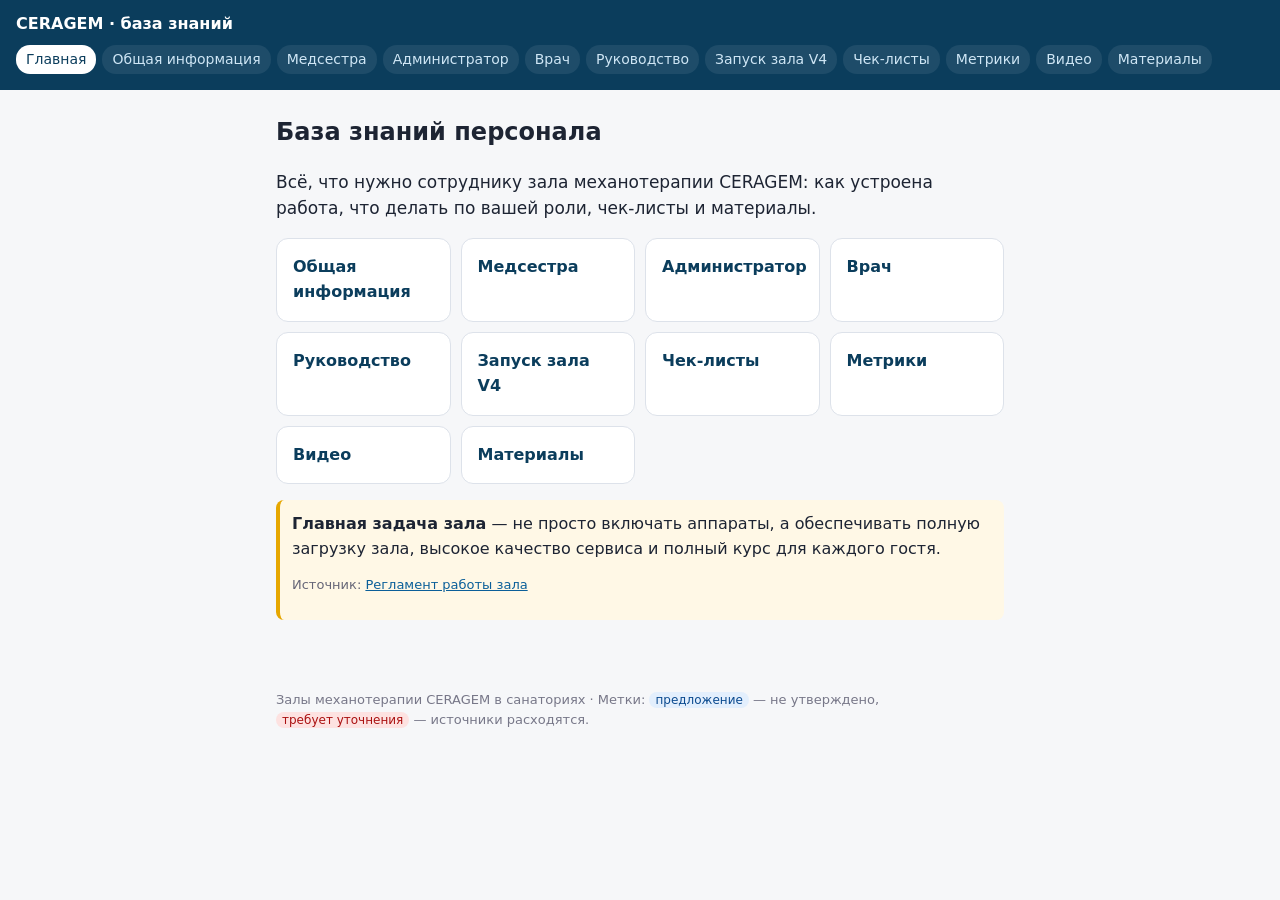
==== index.html @ af56456b "Сайт обучения" ====
<!doctype html><html lang="ru"><head><meta charset="utf-8"><meta name="viewport" content="width=device-width,initial-scale=1"><title>База знаний персонала — База знаний CERAGEM</title><link rel="stylesheet" href="style.css"></head><body><header><a class="logo" href="index.html">CERAGEM · база знаний</a><nav><a href="index.html" class=on>Главная</a><a href="general.html">Общая информация</a><a href="nurse.html">Медсестра</a><a href="admin.html">Администратор</a><a href="doctor.html">Врач</a><a href="mgmt.html">Руководство</a><a href="v4.html">Запуск зала V4</a><a href="checklists.html">Чек-листы</a><a href="metrics.html">Метрики</a><a href="video.html">Видео</a><a href="materials.html">Материалы</a></nav></header><main><h1>База знаний персонала</h1><p class="lead">Всё, что нужно сотруднику зала механотерапии CERAGEM: как устроена работа, что делать по вашей роли, чек-листы и материалы.</p>
<div class="cards"><a class="card" href="general.html">Общая информация</a><a class="card" href="nurse.html">Медсестра</a><a class="card" href="admin.html">Администратор</a><a class="card" href="doctor.html">Врач</a><a class="card" href="mgmt.html">Руководство</a><a class="card" href="v4.html">Запуск зала V4</a><a class="card" href="checklists.html">Чек-листы</a><a class="card" href="metrics.html">Метрики</a><a class="card" href="video.html">Видео</a><a class="card" href="materials.html">Материалы</a></div>
<div class="note"><b>Главная задача зала</b> — не просто включать аппараты, а обеспечивать полную загрузку зала, высокое качество сервиса и полный курс для каждого гостя.<p class="src">Источник: <a href="https://drive.google.com/file/d/1_enAWdbFwaJJwJWe88sei3A2mKeZ7xF6/view" target="_blank" rel="noopener">Регламент работы зала</a></p></div></main><footer>Залы механотерапии CERAGEM в санаториях · Метки: <span class="p">предложение</span> — не утверждено, <span class="q">требует уточнения</span> — источники расходятся.</footer></body></html>
---- style.css ----
*{box-sizing:border-box}body{margin:0;font:16px/1.55 system-ui,-apple-system,"Segoe UI",Roboto,sans-serif;color:#1d2433;background:#f6f7f9}
header{background:#0b3d5c;color:#fff;padding:12px 16px;position:sticky;top:0}.logo{color:#fff;font-weight:700;text-decoration:none}
nav{display:flex;gap:6px;overflow-x:auto;margin-top:8px;padding-bottom:4px}nav a{color:#cfe6f5;text-decoration:none;white-space:nowrap;padding:4px 10px;border-radius:14px;background:#ffffff14;font-size:14px}nav a.on{background:#fff;color:#0b3d5c}
main{max-width:760px;margin:0 auto;padding:16px}h1{font-size:24px;margin:8px 0 12px}h2{font-size:19px;margin-top:24px}
.lead{font-size:17px}.cards{display:grid;grid-template-columns:repeat(auto-fill,minmax(150px,1fr));gap:10px;margin:16px 0}
.card{display:block;background:#fff;border:1px solid #dde2ea;border-radius:12px;padding:16px;text-decoration:none;color:#0b3d5c;font-weight:600}
.note{background:#fff8e6;border-left:4px solid #e6a700;padding:12px;border-radius:8px;margin:14px 0}
.src{color:#667;font-size:13px}.q{background:#fde2e1;color:#a11;font-size:12px;padding:1px 6px;border-radius:8px;white-space:nowrap}.p{background:#e3effd;color:#0b4a8f;font-size:12px;padding:1px 6px;border-radius:8px}
.tw{overflow-x:auto}table{border-collapse:collapse;width:100%;background:#fff;font-size:15px}td,th{border:1px solid #dde2ea;padding:8px;text-align:left}th{background:#eef2f6}
a{color:#0b5f99}.ck{list-style:none;padding:0}.ck li{background:#fff;margin:6px 0;padding:10px 12px 10px 38px;border-radius:8px;position:relative}.ck li:before{content:"☐";position:absolute;left:12px;font-size:18px}
.mat{list-style:none;padding:0}.mat li{background:#fff;margin:8px 0;padding:12px;border-radius:8px}.mat span{display:block;color:#667;font-size:14px}
footer{max-width:760px;margin:24px auto;padding:16px;color:#778;font-size:13px}
.vid{background:#fff;border-radius:12px;padding:12px;margin:12px 0}.vid h2{margin:0 0 4px;font-size:17px}.ph{aspect-ratio:16/9;background:#e9edf2;border-radius:8px;display:flex;align-items:center;justify-content:center;color:#889}.ph iframe{width:100%;height:100%;border:0}
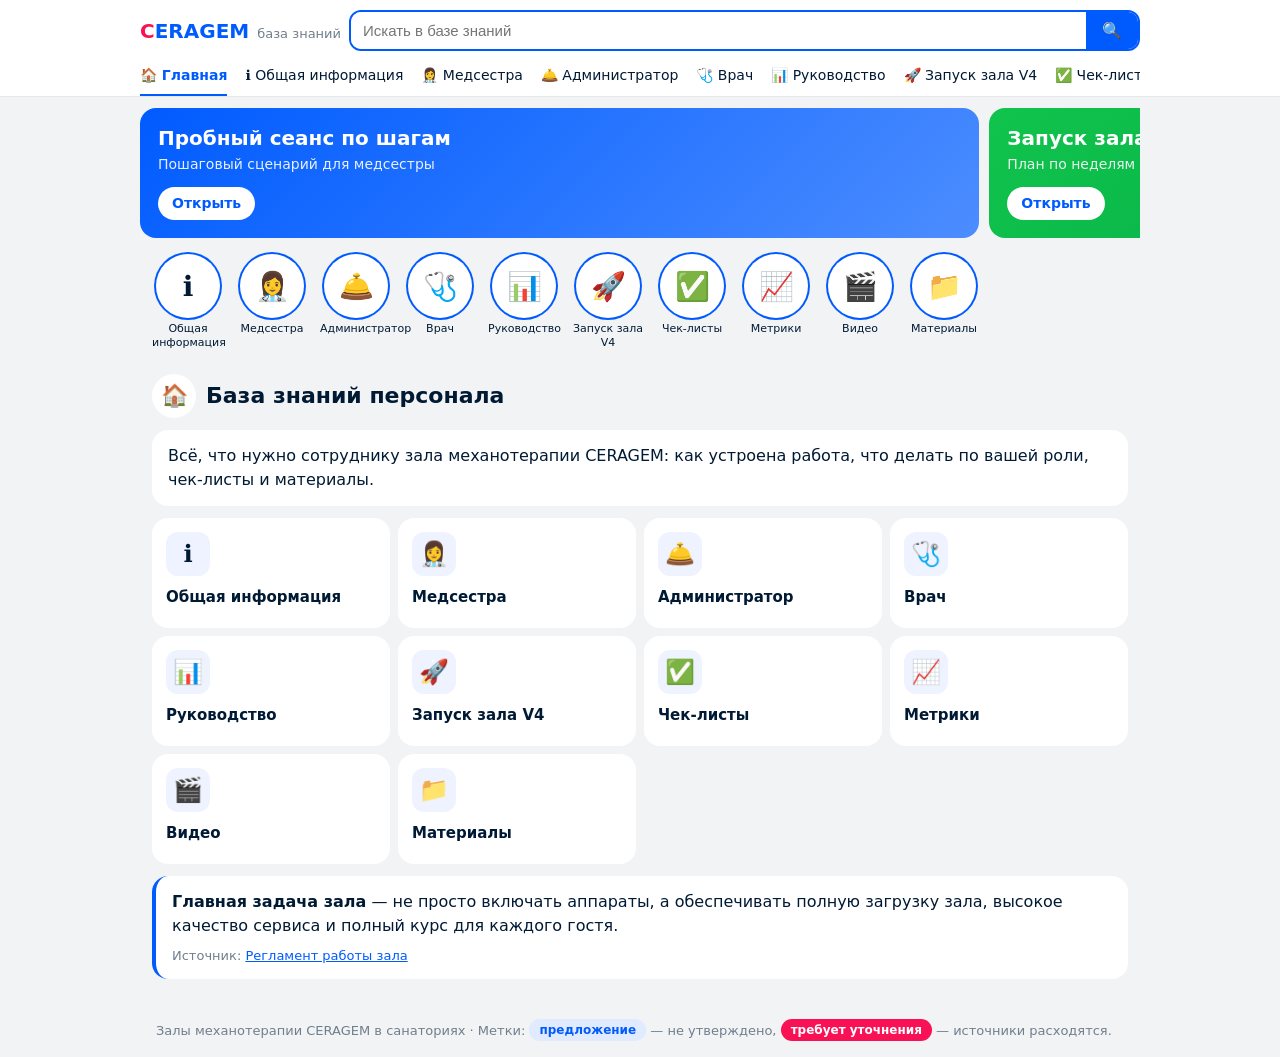
==== commit 349bd20c: "Новый дизайн и форматы курсов" ====
--- a/index.html
+++ b/index.html
@@ -1,3 +1,3 @@
-<!doctype html><html lang="ru"><head><meta charset="utf-8"><meta name="viewport" content="width=device-width,initial-scale=1"><title>База знаний персонала — База знаний CERAGEM</title><link rel="stylesheet" href="style.css"></head><body><header><a class="logo" href="index.html">CERAGEM · база знаний</a><nav><a href="index.html" class=on>Главная</a><a href="general.html">Общая информация</a><a href="nurse.html">Медсестра</a><a href="admin.html">Администратор</a><a href="doctor.html">Врач</a><a href="mgmt.html">Руководство</a><a href="v4.html">Запуск зала V4</a><a href="checklists.html">Чек-листы</a><a href="metrics.html">Метрики</a><a href="video.html">Видео</a><a href="materials.html">Материалы</a></nav></header><main><h1>База знаний персонала</h1><p class="lead">Всё, что нужно сотруднику зала механотерапии CERAGEM: как устроена работа, что делать по вашей роли, чек-листы и материалы.</p>
-<div class="cards"><a class="card" href="general.html">Общая информация</a><a class="card" href="nurse.html">Медсестра</a><a class="card" href="admin.html">Администратор</a><a class="card" href="doctor.html">Врач</a><a class="card" href="mgmt.html">Руководство</a><a class="card" href="v4.html">Запуск зала V4</a><a class="card" href="checklists.html">Чек-листы</a><a class="card" href="metrics.html">Метрики</a><a class="card" href="video.html">Видео</a><a class="card" href="materials.html">Материалы</a></div>
-<div class="note"><b>Главная задача зала</b> — не просто включать аппараты, а обеспечивать полную загрузку зала, высокое качество сервиса и полный курс для каждого гостя.<p class="src">Источник: <a href="https://drive.google.com/file/d/1_enAWdbFwaJJwJWe88sei3A2mKeZ7xF6/view" target="_blank" rel="noopener">Регламент работы зала</a></p></div></main><footer>Залы механотерапии CERAGEM в санаториях · Метки: <span class="p">предложение</span> — не утверждено, <span class="q">требует уточнения</span> — источники расходятся.</footer></body></html>+<!doctype html><html lang="ru"><head><meta charset="utf-8"><meta name="viewport" content="width=device-width,initial-scale=1"><meta name="theme-color" content="#ff4747"><title>База знаний персонала — База знаний CERAGEM</title><link rel="stylesheet" href="style.css"></head><body><header><div class="top"><a class="logo" href="index.html"><b>C</b>ERAGEM<span>база знаний</span></a><div class="sbox"><input id="q" type="search" placeholder="Искать в базе знаний"><button aria-label="Поиск">🔍</button></div></div><nav><a href="index.html" class=on>🏠 Главная</a><a href="general.html">ℹ️ Общая информация</a><a href="nurse.html">👩‍⚕️ Медсестра</a><a href="admin.html">🛎️ Администратор</a><a href="doctor.html">🩺 Врач</a><a href="mgmt.html">📊 Руководство</a><a href="v4.html">🚀 Запуск зала V4</a><a href="checklists.html">✅ Чек-листы</a><a href="metrics.html">📈 Метрики</a><a href="video.html">🎬 Видео</a><a href="materials.html">📁 Материалы</a></nav></header><div class="banners"><a class="bn bn0" href="nurse.html"><b>Пробный сеанс по шагам</b><span>Пошаговый сценарий для медсестры</span><em>Открыть</em></a><a class="bn bn1" href="v4.html"><b>Запуск зала V4</b><span>План по неделям</span><em>Открыть</em></a><a class="bn bn2" href="checklists.html"><b>Чек-листы смены</b><span>Открытие, дезинфекция, закрытие</span><em>Открыть</em></a></div><div class="stories"><a href="general.html" data-s><span>ℹ️</span>Общая информация</a><a href="nurse.html" data-s><span>👩‍⚕️</span>Медсестра</a><a href="admin.html" data-s><span>🛎️</span>Администратор</a><a href="doctor.html" data-s><span>🩺</span>Врач</a><a href="mgmt.html" data-s><span>📊</span>Руководство</a><a href="v4.html" data-s><span>🚀</span>Запуск зала V4</a><a href="checklists.html" data-s><span>✅</span>Чек-листы</a><a href="metrics.html" data-s><span>📈</span>Метрики</a><a href="video.html" data-s><span>🎬</span>Видео</a><a href="materials.html" data-s><span>📁</span>Материалы</a></div><main><div class="hero"><span class="ic">🏠</span><h1>База знаний персонала</h1></div><div class="content"><p class="lead">Всё, что нужно сотруднику зала механотерапии CERAGEM: как устроена работа, что делать по вашей роли, чек-листы и материалы.</p>
+<div class="cards"><a class="card" data-s href="general.html"><span class="ic">ℹ️</span>Общая информация</a><a class="card" data-s href="nurse.html"><span class="ic">👩‍⚕️</span>Медсестра</a><a class="card" data-s href="admin.html"><span class="ic">🛎️</span>Администратор</a><a class="card" data-s href="doctor.html"><span class="ic">🩺</span>Врач</a><a class="card" data-s href="mgmt.html"><span class="ic">📊</span>Руководство</a><a class="card" data-s href="v4.html"><span class="ic">🚀</span>Запуск зала V4</a><a class="card" data-s href="checklists.html"><span class="ic">✅</span>Чек-листы</a><a class="card" data-s href="metrics.html"><span class="ic">📈</span>Метрики</a><a class="card" data-s href="video.html"><span class="ic">🎬</span>Видео</a><a class="card" data-s href="materials.html"><span class="ic">📁</span>Материалы</a></div>
+<div class="note"><b>Главная задача зала</b> — не просто включать аппараты, а обеспечивать полную загрузку зала, высокое качество сервиса и полный курс для каждого гостя.<p class="src">Источник: <a href="https://drive.google.com/file/d/1_enAWdbFwaJJwJWe88sei3A2mKeZ7xF6/view" target="_blank" rel="noopener">Регламент работы зала</a></p></div></div></main><footer>Залы механотерапии CERAGEM в санаториях · Метки: <span class="p">предложение</span> — не утверждено, <span class="q">требует уточнения</span> — источники расходятся.</footer><nav class="bot"><a href="index.html" class=on><i>🏠</i>Главная</a><a href="nurse.html"><i>👥</i>Роли</a><a href="checklists.html"><i>✅</i>Чек-листы</a><a href="video.html"><i>🎬</i>Видео</a><a href="materials.html"><i>📁</i>Материалы</a></nav><script>const q=document.getElementById('q');q&&q.addEventListener('input',()=>{const v=q.value.trim().toLowerCase();document.querySelectorAll('[data-s]').forEach(e=>{e.style.display=!v||e.textContent.toLowerCase().includes(v)?'':'none'})});</script></body></html>
--- a/style.css
+++ b/style.css
@@ -1,13 +1,32 @@
-*{box-sizing:border-box}body{margin:0;font:16px/1.55 system-ui,-apple-system,"Segoe UI",Roboto,sans-serif;color:#1d2433;background:#f6f7f9}
-header{background:#0b3d5c;color:#fff;padding:12px 16px;position:sticky;top:0}.logo{color:#fff;font-weight:700;text-decoration:none}
-nav{display:flex;gap:6px;overflow-x:auto;margin-top:8px;padding-bottom:4px}nav a{color:#cfe6f5;text-decoration:none;white-space:nowrap;padding:4px 10px;border-radius:14px;background:#ffffff14;font-size:14px}nav a.on{background:#fff;color:#0b3d5c}
-main{max-width:760px;margin:0 auto;padding:16px}h1{font-size:24px;margin:8px 0 12px}h2{font-size:19px;margin-top:24px}
-.lead{font-size:17px}.cards{display:grid;grid-template-columns:repeat(auto-fill,minmax(150px,1fr));gap:10px;margin:16px 0}
-.card{display:block;background:#fff;border:1px solid #dde2ea;border-radius:12px;padding:16px;text-decoration:none;color:#0b3d5c;font-weight:600}
-.note{background:#fff8e6;border-left:4px solid #e6a700;padding:12px;border-radius:8px;margin:14px 0}
-.src{color:#667;font-size:13px}.q{background:#fde2e1;color:#a11;font-size:12px;padding:1px 6px;border-radius:8px;white-space:nowrap}.p{background:#e3effd;color:#0b4a8f;font-size:12px;padding:1px 6px;border-radius:8px}
-.tw{overflow-x:auto}table{border-collapse:collapse;width:100%;background:#fff;font-size:15px}td,th{border:1px solid #dde2ea;padding:8px;text-align:left}th{background:#eef2f6}
-a{color:#0b5f99}.ck{list-style:none;padding:0}.ck li{background:#fff;margin:6px 0;padding:10px 12px 10px 38px;border-radius:8px;position:relative}.ck li:before{content:"☐";position:absolute;left:12px;font-size:18px}
-.mat{list-style:none;padding:0}.mat li{background:#fff;margin:8px 0;padding:12px;border-radius:8px}.mat span{display:block;color:#667;font-size:14px}
-footer{max-width:760px;margin:24px auto;padding:16px;color:#778;font-size:13px}
-.vid{background:#fff;border-radius:12px;padding:12px;margin:12px 0}.vid h2{margin:0 0 4px;font-size:17px}.ph{aspect-ratio:16/9;background:#e9edf2;border-radius:8px;display:flex;align-items:center;justify-content:center;color:#889}.ph iframe{width:100%;height:100%;border:0}
+:root{--blue:#005bff;--pink:#f91155;--bg:#f2f3f5;--t:#001a34;--m:#707f8d;--r:16px}
+*{box-sizing:border-box}body{margin:0;font:16px/1.5 system-ui,-apple-system,"Segoe UI",Roboto,sans-serif;color:var(--t);background:var(--bg);padding-bottom:70px}
+header{background:#fff;position:sticky;top:0;z-index:10;padding:10px 12px 0;box-shadow:0 1px 0 #e6e8eb}
+.top{display:flex;flex-direction:column;gap:8px;max-width:1000px;margin:0 auto}
+.logo{color:var(--blue);font-weight:800;font-size:20px;text-decoration:none}.logo b{color:var(--pink)}.logo span{color:var(--m);font-weight:500;font-size:13px;margin-left:8px}
+.sbox{display:flex;border:2px solid var(--blue);border-radius:12px;overflow:hidden}.sbox input{flex:1;border:0;padding:10px 12px;font-size:15px;outline:none;min-width:0}.sbox button{background:var(--blue);border:0;color:#fff;padding:0 16px;font-size:16px}
+header nav{display:flex;gap:18px;overflow-x:auto;max-width:1000px;margin:6px auto 0;scrollbar-width:none}header nav::-webkit-scrollbar{display:none}
+header nav a{color:var(--t);text-decoration:none;white-space:nowrap;padding:8px 0;font-size:14px;border-bottom:2px solid transparent}header nav a.on{color:var(--blue);border-color:var(--blue);font-weight:600}
+.banners{display:flex;gap:10px;overflow-x:auto;scroll-snap-type:x mandatory;padding:12px;max-width:1000px;margin:0 auto;scrollbar-width:none}.banners::-webkit-scrollbar{display:none}
+.bn{flex:0 0 86%;scroll-snap-align:start;border-radius:var(--r);padding:18px;color:#fff;text-decoration:none;display:flex;flex-direction:column;gap:4px;min-height:130px}.bn b{font-size:20px;line-height:1.2}.bn span{opacity:.9;font-size:14px}.bn em{font-style:normal;margin-top:auto;align-self:flex-start;background:#fff;color:var(--blue);font-weight:600;padding:6px 14px;border-radius:999px;font-size:14px}
+.bn0{background:linear-gradient(135deg,#005bff,#4c8dff)}.bn1{background:linear-gradient(135deg,#10c44c,#00a046)}.bn2{background:linear-gradient(135deg,#7a3cff,#a76bff)}
+.stories{display:flex;gap:12px;overflow-x:auto;padding:4px 12px 8px;max-width:1000px;margin:0 auto;scrollbar-width:none}.stories::-webkit-scrollbar{display:none}
+.stories a{flex:none;width:72px;text-align:center;font-size:11px;line-height:1.25;color:var(--t);text-decoration:none}.stories span{display:flex;align-items:center;justify-content:center;width:64px;height:64px;margin:0 auto 4px;border-radius:50%;background:#fff;font-size:28px;box-shadow:0 0 0 2px var(--blue)}
+main{max-width:1000px;margin:0 auto;padding:12px}
+.hero{display:flex;align-items:center;gap:10px;margin:4px 0 12px}.hero .ic{font-size:22px;width:44px;height:44px;border-radius:50%;background:#fff;display:flex;align-items:center;justify-content:center;flex:none}
+h1{font-size:22px;line-height:1.25;margin:0;font-weight:700}h2{font-size:18px;margin:0 0 8px}
+.content>p,.content>ul,.content>ol,.content>.tw,.content>.note,.content>div:not(.cards),.blk{background:#fff;border-radius:var(--r);padding:14px 16px;margin:0 0 12px}
+.content ul,.content ol{padding-left:22px}.blk ul,.blk ol{padding-left:20px;margin:6px 0}.blk>p{margin:6px 0}
+.lead{font-size:16px}.cards{display:grid;grid-template-columns:repeat(2,1fr);gap:8px;margin:0 0 12px}@media(min-width:640px){.cards{grid-template-columns:repeat(4,1fr)}}
+.card{display:flex;flex-direction:column;gap:10px;background:#fff;border-radius:var(--r);padding:14px;text-decoration:none;color:var(--t);font-weight:600;font-size:15px;min-height:110px}.card .ic{font-size:24px;width:44px;height:44px;border-radius:12px;background:#eef3ff;display:flex;align-items:center;justify-content:center}
+.content .note{background:#eef3ff;border-left:4px solid var(--blue)}
+.src{color:var(--m);font-size:13px;margin:8px 0 0}.content>p.src{background:none;padding:0 6px;margin:-4px 0 12px}
+.q,.p{display:inline-block;font-size:12px;font-weight:600;padding:2px 10px;border-radius:999px;white-space:nowrap;vertical-align:1px}.q{background:var(--pink);color:#fff}.p{background:#e0ebff;color:var(--blue)}
+.tw{overflow-x:auto;padding:0!important}table{border-collapse:collapse;width:100%;font-size:15px}td,th{border-bottom:1px solid #eceef1;padding:10px 12px;text-align:left}th{background:#f5f7fa;color:var(--m);font-weight:600}
+a{color:var(--blue)}
+.pills{display:flex;gap:8px;overflow-x:auto;margin:0 0 12px;scrollbar-width:none}.pill{white-space:nowrap;padding:10px 16px;border-radius:12px;background:#fff;text-decoration:none;color:var(--t);font-weight:600;font-size:14px}.pill.on{background:var(--blue);color:#fff}
+.ck{list-style:none;padding:0!important}.ck li{background:var(--bg);margin:8px 0;padding:12px 12px 12px 42px;border-radius:12px;position:relative}.ck li:before{content:"";position:absolute;left:12px;top:13px;width:18px;height:18px;border:2px solid var(--blue);border-radius:6px;background:#fff}
+.mat{list-style:none;padding:0!important}.mat li{padding:12px 0;border-bottom:1px solid #eceef1}.mat li:last-child{border:0}.mat a{font-weight:600;text-decoration:none}.mat span{display:block;color:var(--m);font-size:14px}
+.vid{padding:14px 16px}.vid h2{font-size:16px;margin:0 0 4px}.ph{aspect-ratio:16/9;background:#eef3ff;border-radius:12px;display:flex;align-items:center;justify-content:center;color:var(--blue);margin-top:8px}.ph iframe{width:100%;height:100%;border:0}
+footer{max-width:1000px;margin:4px auto;padding:12px 16px;color:var(--m);font-size:13px}
+.bot{position:fixed;bottom:0;left:0;right:0;background:#fff;display:flex;justify-content:space-around;border-top:1px solid #e6e8eb;padding:6px 0 8px;z-index:10}.bot a{display:flex;flex-direction:column;align-items:center;gap:2px;font-size:11px;color:var(--m);text-decoration:none;filter:grayscale(1);opacity:.75}.bot i{font-style:normal;font-size:20px}.bot a.on{color:var(--blue);font-weight:600;filter:none;opacity:1}
+@media(min-width:900px){.bot{display:none}body{padding-bottom:0}.top{flex-direction:row;align-items:center}.sbox{flex:1}}
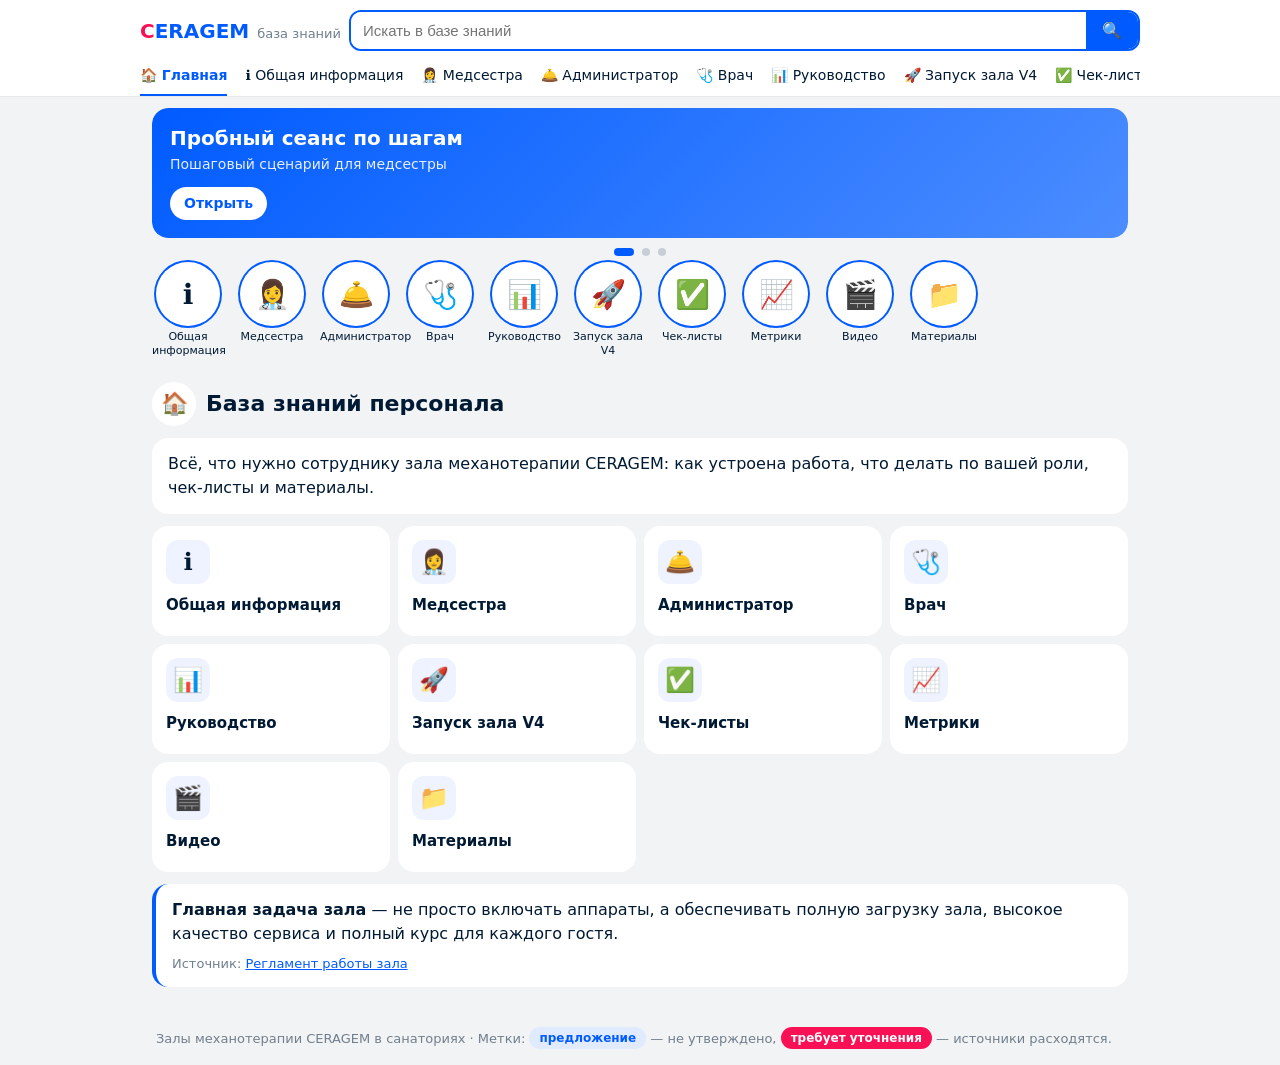
==== commit 5ef49744: "Карусель баннеров: 100% ширины, точки, автопрокрутка" ====
--- a/index.html
+++ b/index.html
@@ -1,3 +1,4 @@
-<!doctype html><html lang="ru"><head><meta charset="utf-8"><meta name="viewport" content="width=device-width,initial-scale=1"><meta name="theme-color" content="#ff4747"><title>База знаний персонала — База знаний CERAGEM</title><link rel="stylesheet" href="style.css"></head><body><header><div class="top"><a class="logo" href="index.html"><b>C</b>ERAGEM<span>база знаний</span></a><div class="sbox"><input id="q" type="search" placeholder="Искать в базе знаний"><button aria-label="Поиск">🔍</button></div></div><nav><a href="index.html" class=on>🏠 Главная</a><a href="general.html">ℹ️ Общая информация</a><a href="nurse.html">👩‍⚕️ Медсестра</a><a href="admin.html">🛎️ Администратор</a><a href="doctor.html">🩺 Врач</a><a href="mgmt.html">📊 Руководство</a><a href="v4.html">🚀 Запуск зала V4</a><a href="checklists.html">✅ Чек-листы</a><a href="metrics.html">📈 Метрики</a><a href="video.html">🎬 Видео</a><a href="materials.html">📁 Материалы</a></nav></header><div class="banners"><a class="bn bn0" href="nurse.html"><b>Пробный сеанс по шагам</b><span>Пошаговый сценарий для медсестры</span><em>Открыть</em></a><a class="bn bn1" href="v4.html"><b>Запуск зала V4</b><span>План по неделям</span><em>Открыть</em></a><a class="bn bn2" href="checklists.html"><b>Чек-листы смены</b><span>Открытие, дезинфекция, закрытие</span><em>Открыть</em></a></div><div class="stories"><a href="general.html" data-s><span>ℹ️</span>Общая информация</a><a href="nurse.html" data-s><span>👩‍⚕️</span>Медсестра</a><a href="admin.html" data-s><span>🛎️</span>Администратор</a><a href="doctor.html" data-s><span>🩺</span>Врач</a><a href="mgmt.html" data-s><span>📊</span>Руководство</a><a href="v4.html" data-s><span>🚀</span>Запуск зала V4</a><a href="checklists.html" data-s><span>✅</span>Чек-листы</a><a href="metrics.html" data-s><span>📈</span>Метрики</a><a href="video.html" data-s><span>🎬</span>Видео</a><a href="materials.html" data-s><span>📁</span>Материалы</a></div><main><div class="hero"><span class="ic">🏠</span><h1>База знаний персонала</h1></div><div class="content"><p class="lead">Всё, что нужно сотруднику зала механотерапии CERAGEM: как устроена работа, что делать по вашей роли, чек-листы и материалы.</p>
+<!doctype html><html lang="ru"><head><meta charset="utf-8"><meta name="viewport" content="width=device-width,initial-scale=1"><meta name="theme-color" content="#ff4747"><title>База знаний персонала — База знаний CERAGEM</title><link rel="stylesheet" href="style.css"></head><body><header><div class="top"><a class="logo" href="index.html"><b>C</b>ERAGEM<span>база знаний</span></a><div class="sbox"><input id="q" type="search" placeholder="Искать в базе знаний"><button aria-label="Поиск">🔍</button></div></div><nav><a href="index.html" class=on>🏠 Главная</a><a href="general.html">ℹ️ Общая информация</a><a href="nurse.html">👩‍⚕️ Медсестра</a><a href="admin.html">🛎️ Администратор</a><a href="doctor.html">🩺 Врач</a><a href="mgmt.html">📊 Руководство</a><a href="v4.html">🚀 Запуск зала V4</a><a href="checklists.html">✅ Чек-листы</a><a href="metrics.html">📈 Метрики</a><a href="video.html">🎬 Видео</a><a href="materials.html">📁 Материалы</a></nav></header><div class="bwrap"><div class="banners" id="bn"><a class="bn bn0" href="nurse.html"><b>Пробный сеанс по шагам</b><span>Пошаговый сценарий для медсестры</span><em>Открыть</em></a><a class="bn bn1" href="v4.html"><b>Запуск зала V4</b><span>План по неделям</span><em>Открыть</em></a><a class="bn bn2" href="checklists.html"><b>Чек-листы смены</b><span>Открытие, дезинфекция, закрытие</span><em>Открыть</em></a></div><div class="dots"><button aria-label="Баннер 1" data-i="0"></button><button aria-label="Баннер 2" data-i="1"></button><button aria-label="Баннер 3" data-i="2"></button></div></div><div class="stories"><a href="general.html" data-s><span>ℹ️</span>Общая информация</a><a href="nurse.html" data-s><span>👩‍⚕️</span>Медсестра</a><a href="admin.html" data-s><span>🛎️</span>Администратор</a><a href="doctor.html" data-s><span>🩺</span>Врач</a><a href="mgmt.html" data-s><span>📊</span>Руководство</a><a href="v4.html" data-s><span>🚀</span>Запуск зала V4</a><a href="checklists.html" data-s><span>✅</span>Чек-листы</a><a href="metrics.html" data-s><span>📈</span>Метрики</a><a href="video.html" data-s><span>🎬</span>Видео</a><a href="materials.html" data-s><span>📁</span>Материалы</a></div><main><div class="hero"><span class="ic">🏠</span><h1>База знаний персонала</h1></div><div class="content"><p class="lead">Всё, что нужно сотруднику зала механотерапии CERAGEM: как устроена работа, что делать по вашей роли, чек-листы и материалы.</p>
 <div class="cards"><a class="card" data-s href="general.html"><span class="ic">ℹ️</span>Общая информация</a><a class="card" data-s href="nurse.html"><span class="ic">👩‍⚕️</span>Медсестра</a><a class="card" data-s href="admin.html"><span class="ic">🛎️</span>Администратор</a><a class="card" data-s href="doctor.html"><span class="ic">🩺</span>Врач</a><a class="card" data-s href="mgmt.html"><span class="ic">📊</span>Руководство</a><a class="card" data-s href="v4.html"><span class="ic">🚀</span>Запуск зала V4</a><a class="card" data-s href="checklists.html"><span class="ic">✅</span>Чек-листы</a><a class="card" data-s href="metrics.html"><span class="ic">📈</span>Метрики</a><a class="card" data-s href="video.html"><span class="ic">🎬</span>Видео</a><a class="card" data-s href="materials.html"><span class="ic">📁</span>Материалы</a></div>
-<div class="note"><b>Главная задача зала</b> — не просто включать аппараты, а обеспечивать полную загрузку зала, высокое качество сервиса и полный курс для каждого гостя.<p class="src">Источник: <a href="https://drive.google.com/file/d/1_enAWdbFwaJJwJWe88sei3A2mKeZ7xF6/view" target="_blank" rel="noopener">Регламент работы зала</a></p></div></div></main><footer>Залы механотерапии CERAGEM в санаториях · Метки: <span class="p">предложение</span> — не утверждено, <span class="q">требует уточнения</span> — источники расходятся.</footer><nav class="bot"><a href="index.html" class=on><i>🏠</i>Главная</a><a href="nurse.html"><i>👥</i>Роли</a><a href="checklists.html"><i>✅</i>Чек-листы</a><a href="video.html"><i>🎬</i>Видео</a><a href="materials.html"><i>📁</i>Материалы</a></nav><script>const q=document.getElementById('q');q&&q.addEventListener('input',()=>{const v=q.value.trim().toLowerCase();document.querySelectorAll('[data-s]').forEach(e=>{e.style.display=!v||e.textContent.toLowerCase().includes(v)?'':'none'})});</script></body></html>+<div class="note"><b>Главная задача зала</b> — не просто включать аппараты, а обеспечивать полную загрузку зала, высокое качество сервиса и полный курс для каждого гостя.<p class="src">Источник: <a href="https://drive.google.com/file/d/1_enAWdbFwaJJwJWe88sei3A2mKeZ7xF6/view" target="_blank" rel="noopener">Регламент работы зала</a></p></div></div></main><footer>Залы механотерапии CERAGEM в санаториях · Метки: <span class="p">предложение</span> — не утверждено, <span class="q">требует уточнения</span> — источники расходятся.</footer><nav class="bot"><a href="index.html" class=on><i>🏠</i>Главная</a><a href="nurse.html"><i>👥</i>Роли</a><a href="checklists.html"><i>✅</i>Чек-листы</a><a href="video.html"><i>🎬</i>Видео</a><a href="materials.html"><i>📁</i>Материалы</a></nav><script>const q=document.getElementById('q');q&&q.addEventListener('input',()=>{const v=q.value.trim().toLowerCase();document.querySelectorAll('[data-s]').forEach(e=>{e.style.display=!v||e.textContent.toLowerCase().includes(v)?'':'none'})});
+const b=document.getElementById('bn');if(b){const d=[...document.querySelectorAll('.dots button')];let i=0;const set=n=>{i=n;d.forEach((x,k)=>x.classList.toggle('on',k==n))};const go=n=>{b.scrollTo({left:n*b.clientWidth,behavior:'smooth'});set(n)};d.forEach((x,k)=>x.onclick=()=>{go(k);reset()});b.addEventListener('scroll',()=>set(Math.round(b.scrollLeft/b.clientWidth)),{passive:true});let t;const reset=()=>{clearInterval(t);t=setInterval(()=>go((i+1)%d.length),5000)};set(0);reset();}</script></body></html>
--- a/style.css
+++ b/style.css
@@ -6,8 +6,8 @@
 .sbox{display:flex;border:2px solid var(--blue);border-radius:12px;overflow:hidden}.sbox input{flex:1;border:0;padding:10px 12px;font-size:15px;outline:none;min-width:0}.sbox button{background:var(--blue);border:0;color:#fff;padding:0 16px;font-size:16px}
 header nav{display:flex;gap:18px;overflow-x:auto;max-width:1000px;margin:6px auto 0;scrollbar-width:none}header nav::-webkit-scrollbar{display:none}
 header nav a{color:var(--t);text-decoration:none;white-space:nowrap;padding:8px 0;font-size:14px;border-bottom:2px solid transparent}header nav a.on{color:var(--blue);border-color:var(--blue);font-weight:600}
-.banners{display:flex;gap:10px;overflow-x:auto;scroll-snap-type:x mandatory;padding:12px;max-width:1000px;margin:0 auto;scrollbar-width:none}.banners::-webkit-scrollbar{display:none}
-.bn{flex:0 0 86%;scroll-snap-align:start;border-radius:var(--r);padding:18px;color:#fff;text-decoration:none;display:flex;flex-direction:column;gap:4px;min-height:130px}.bn b{font-size:20px;line-height:1.2}.bn span{opacity:.9;font-size:14px}.bn em{font-style:normal;margin-top:auto;align-self:flex-start;background:#fff;color:var(--blue);font-weight:600;padding:6px 14px;border-radius:999px;font-size:14px}
+.bwrap{max-width:1000px;margin:0 auto;padding:12px 12px 0}.banners{display:flex;gap:0;overflow-x:auto;scroll-snap-type:x mandatory;scrollbar-width:none;border-radius:var(--r)}.dots{display:flex;justify-content:center;gap:8px;padding:10px 0 2px}.dots button{width:8px;height:8px;border-radius:50%;border:0;padding:0;background:#c9ced6;cursor:pointer}.dots button.on{background:var(--blue);width:20px;border-radius:4px}.banners::-webkit-scrollbar{display:none}
+.bn{flex:0 0 100%;box-sizing:border-box;scroll-snap-align:start;scroll-snap-stop:always;border-radius:var(--r);padding:18px;color:#fff;text-decoration:none;display:flex;flex-direction:column;gap:4px;min-height:130px}.bn b{font-size:20px;line-height:1.2}.bn span{opacity:.9;font-size:14px}.bn em{font-style:normal;margin-top:auto;align-self:flex-start;background:#fff;color:var(--blue);font-weight:600;padding:6px 14px;border-radius:999px;font-size:14px}
 .bn0{background:linear-gradient(135deg,#005bff,#4c8dff)}.bn1{background:linear-gradient(135deg,#10c44c,#00a046)}.bn2{background:linear-gradient(135deg,#7a3cff,#a76bff)}
 .stories{display:flex;gap:12px;overflow-x:auto;padding:4px 12px 8px;max-width:1000px;margin:0 auto;scrollbar-width:none}.stories::-webkit-scrollbar{display:none}
 .stories a{flex:none;width:72px;text-align:center;font-size:11px;line-height:1.25;color:var(--t);text-decoration:none}.stories span{display:flex;align-items:center;justify-content:center;width:64px;height:64px;margin:0 auto 4px;border-radius:50%;background:#fff;font-size:28px;box-shadow:0 0 0 2px var(--blue)}
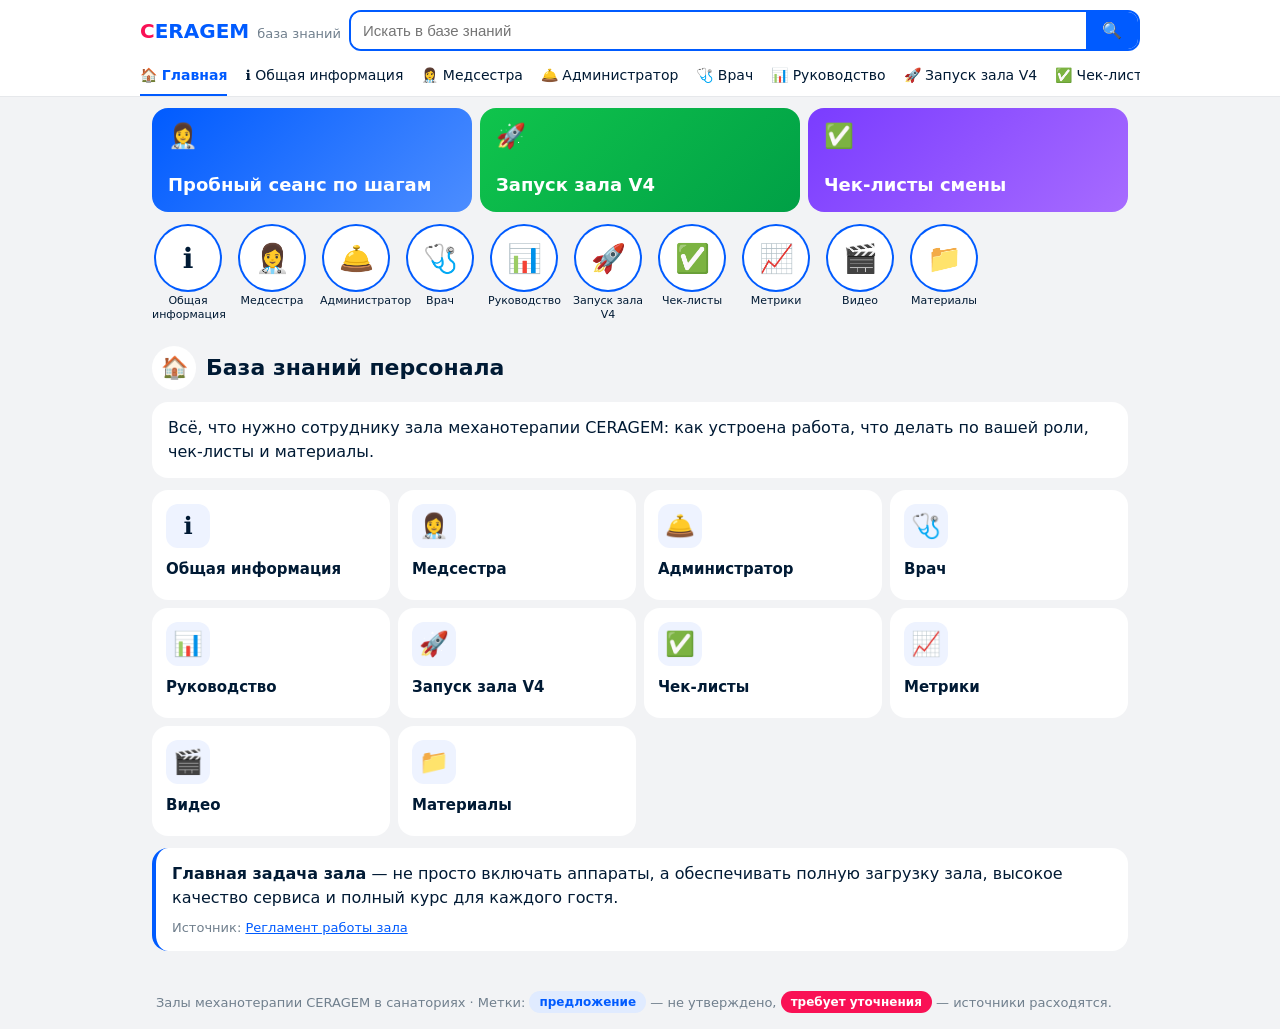
==== commit 2cb9c051: "Главная: три компактных баннера в ряд вместо карусели" ====
--- a/index.html
+++ b/index.html
@@ -1,4 +1,3 @@
-<!doctype html><html lang="ru"><head><meta charset="utf-8"><meta name="viewport" content="width=device-width,initial-scale=1"><meta name="theme-color" content="#ff4747"><title>База знаний персонала — База знаний CERAGEM</title><link rel="stylesheet" href="style.css"></head><body><header><div class="top"><a class="logo" href="index.html"><b>C</b>ERAGEM<span>база знаний</span></a><div class="sbox"><input id="q" type="search" placeholder="Искать в базе знаний"><button aria-label="Поиск">🔍</button></div></div><nav><a href="index.html" class=on>🏠 Главная</a><a href="general.html">ℹ️ Общая информация</a><a href="nurse.html">👩‍⚕️ Медсестра</a><a href="admin.html">🛎️ Администратор</a><a href="doctor.html">🩺 Врач</a><a href="mgmt.html">📊 Руководство</a><a href="v4.html">🚀 Запуск зала V4</a><a href="checklists.html">✅ Чек-листы</a><a href="metrics.html">📈 Метрики</a><a href="video.html">🎬 Видео</a><a href="materials.html">📁 Материалы</a></nav></header><div class="bwrap"><div class="banners" id="bn"><a class="bn bn0" href="nurse.html"><b>Пробный сеанс по шагам</b><span>Пошаговый сценарий для медсестры</span><em>Открыть</em></a><a class="bn bn1" href="v4.html"><b>Запуск зала V4</b><span>План по неделям</span><em>Открыть</em></a><a class="bn bn2" href="checklists.html"><b>Чек-листы смены</b><span>Открытие, дезинфекция, закрытие</span><em>Открыть</em></a></div><div class="dots"><button aria-label="Баннер 1" data-i="0"></button><button aria-label="Баннер 2" data-i="1"></button><button aria-label="Баннер 3" data-i="2"></button></div></div><div class="stories"><a href="general.html" data-s><span>ℹ️</span>Общая информация</a><a href="nurse.html" data-s><span>👩‍⚕️</span>Медсестра</a><a href="admin.html" data-s><span>🛎️</span>Администратор</a><a href="doctor.html" data-s><span>🩺</span>Врач</a><a href="mgmt.html" data-s><span>📊</span>Руководство</a><a href="v4.html" data-s><span>🚀</span>Запуск зала V4</a><a href="checklists.html" data-s><span>✅</span>Чек-листы</a><a href="metrics.html" data-s><span>📈</span>Метрики</a><a href="video.html" data-s><span>🎬</span>Видео</a><a href="materials.html" data-s><span>📁</span>Материалы</a></div><main><div class="hero"><span class="ic">🏠</span><h1>База знаний персонала</h1></div><div class="content"><p class="lead">Всё, что нужно сотруднику зала механотерапии CERAGEM: как устроена работа, что делать по вашей роли, чек-листы и материалы.</p>
+<!doctype html><html lang="ru"><head><meta charset="utf-8"><meta name="viewport" content="width=device-width,initial-scale=1"><meta name="theme-color" content="#ff4747"><title>База знаний персонала — База знаний CERAGEM</title><link rel="stylesheet" href="style.css"></head><body><header><div class="top"><a class="logo" href="index.html"><b>C</b>ERAGEM<span>база знаний</span></a><div class="sbox"><input id="q" type="search" placeholder="Искать в базе знаний"><button aria-label="Поиск">🔍</button></div></div><nav><a href="index.html" class=on>🏠 Главная</a><a href="general.html">ℹ️ Общая информация</a><a href="nurse.html">👩‍⚕️ Медсестра</a><a href="admin.html">🛎️ Администратор</a><a href="doctor.html">🩺 Врач</a><a href="mgmt.html">📊 Руководство</a><a href="v4.html">🚀 Запуск зала V4</a><a href="checklists.html">✅ Чек-листы</a><a href="metrics.html">📈 Метрики</a><a href="video.html">🎬 Видео</a><a href="materials.html">📁 Материалы</a></nav></header><div class="banners"><a class="bn bn0" href="nurse.html"><i>👩‍⚕️</i><b>Пробный сеанс по шагам</b></a><a class="bn bn1" href="v4.html"><i>🚀</i><b>Запуск зала V4</b></a><a class="bn bn2" href="checklists.html"><i>✅</i><b>Чек-листы смены</b></a></div><div class="stories"><a href="general.html" data-s><span>ℹ️</span>Общая информация</a><a href="nurse.html" data-s><span>👩‍⚕️</span>Медсестра</a><a href="admin.html" data-s><span>🛎️</span>Администратор</a><a href="doctor.html" data-s><span>🩺</span>Врач</a><a href="mgmt.html" data-s><span>📊</span>Руководство</a><a href="v4.html" data-s><span>🚀</span>Запуск зала V4</a><a href="checklists.html" data-s><span>✅</span>Чек-листы</a><a href="metrics.html" data-s><span>📈</span>Метрики</a><a href="video.html" data-s><span>🎬</span>Видео</a><a href="materials.html" data-s><span>📁</span>Материалы</a></div><main><div class="hero"><span class="ic">🏠</span><h1>База знаний персонала</h1></div><div class="content"><p class="lead">Всё, что нужно сотруднику зала механотерапии CERAGEM: как устроена работа, что делать по вашей роли, чек-листы и материалы.</p>
 <div class="cards"><a class="card" data-s href="general.html"><span class="ic">ℹ️</span>Общая информация</a><a class="card" data-s href="nurse.html"><span class="ic">👩‍⚕️</span>Медсестра</a><a class="card" data-s href="admin.html"><span class="ic">🛎️</span>Администратор</a><a class="card" data-s href="doctor.html"><span class="ic">🩺</span>Врач</a><a class="card" data-s href="mgmt.html"><span class="ic">📊</span>Руководство</a><a class="card" data-s href="v4.html"><span class="ic">🚀</span>Запуск зала V4</a><a class="card" data-s href="checklists.html"><span class="ic">✅</span>Чек-листы</a><a class="card" data-s href="metrics.html"><span class="ic">📈</span>Метрики</a><a class="card" data-s href="video.html"><span class="ic">🎬</span>Видео</a><a class="card" data-s href="materials.html"><span class="ic">📁</span>Материалы</a></div>
-<div class="note"><b>Главная задача зала</b> — не просто включать аппараты, а обеспечивать полную загрузку зала, высокое качество сервиса и полный курс для каждого гостя.<p class="src">Источник: <a href="https://drive.google.com/file/d/1_enAWdbFwaJJwJWe88sei3A2mKeZ7xF6/view" target="_blank" rel="noopener">Регламент работы зала</a></p></div></div></main><footer>Залы механотерапии CERAGEM в санаториях · Метки: <span class="p">предложение</span> — не утверждено, <span class="q">требует уточнения</span> — источники расходятся.</footer><nav class="bot"><a href="index.html" class=on><i>🏠</i>Главная</a><a href="nurse.html"><i>👥</i>Роли</a><a href="checklists.html"><i>✅</i>Чек-листы</a><a href="video.html"><i>🎬</i>Видео</a><a href="materials.html"><i>📁</i>Материалы</a></nav><script>const q=document.getElementById('q');q&&q.addEventListener('input',()=>{const v=q.value.trim().toLowerCase();document.querySelectorAll('[data-s]').forEach(e=>{e.style.display=!v||e.textContent.toLowerCase().includes(v)?'':'none'})});
-const b=document.getElementById('bn');if(b){const d=[...document.querySelectorAll('.dots button')];let i=0;const set=n=>{i=n;d.forEach((x,k)=>x.classList.toggle('on',k==n))};const go=n=>{b.scrollTo({left:n*b.clientWidth,behavior:'smooth'});set(n)};d.forEach((x,k)=>x.onclick=()=>{go(k);reset()});b.addEventListener('scroll',()=>set(Math.round(b.scrollLeft/b.clientWidth)),{passive:true});let t;const reset=()=>{clearInterval(t);t=setInterval(()=>go((i+1)%d.length),5000)};set(0);reset();}</script></body></html>+<div class="note"><b>Главная задача зала</b> — не просто включать аппараты, а обеспечивать полную загрузку зала, высокое качество сервиса и полный курс для каждого гостя.<p class="src">Источник: <a href="https://drive.google.com/file/d/1_enAWdbFwaJJwJWe88sei3A2mKeZ7xF6/view" target="_blank" rel="noopener">Регламент работы зала</a></p></div></div></main><footer>Залы механотерапии CERAGEM в санаториях · Метки: <span class="p">предложение</span> — не утверждено, <span class="q">требует уточнения</span> — источники расходятся.</footer><nav class="bot"><a href="index.html" class=on><i>🏠</i>Главная</a><a href="nurse.html"><i>👥</i>Роли</a><a href="checklists.html"><i>✅</i>Чек-листы</a><a href="video.html"><i>🎬</i>Видео</a><a href="materials.html"><i>📁</i>Материалы</a></nav><script>const q=document.getElementById('q');q&&q.addEventListener('input',()=>{const v=q.value.trim().toLowerCase();document.querySelectorAll('[data-s]').forEach(e=>{e.style.display=!v||e.textContent.toLowerCase().includes(v)?'':'none'})});</script></body></html>
--- a/style.css
+++ b/style.css
@@ -6,8 +6,8 @@
 .sbox{display:flex;border:2px solid var(--blue);border-radius:12px;overflow:hidden}.sbox input{flex:1;border:0;padding:10px 12px;font-size:15px;outline:none;min-width:0}.sbox button{background:var(--blue);border:0;color:#fff;padding:0 16px;font-size:16px}
 header nav{display:flex;gap:18px;overflow-x:auto;max-width:1000px;margin:6px auto 0;scrollbar-width:none}header nav::-webkit-scrollbar{display:none}
 header nav a{color:var(--t);text-decoration:none;white-space:nowrap;padding:8px 0;font-size:14px;border-bottom:2px solid transparent}header nav a.on{color:var(--blue);border-color:var(--blue);font-weight:600}
-.bwrap{max-width:1000px;margin:0 auto;padding:12px 12px 0}.banners{display:flex;gap:0;overflow-x:auto;scroll-snap-type:x mandatory;scrollbar-width:none;border-radius:var(--r)}.dots{display:flex;justify-content:center;gap:8px;padding:10px 0 2px}.dots button{width:8px;height:8px;border-radius:50%;border:0;padding:0;background:#c9ced6;cursor:pointer}.dots button.on{background:var(--blue);width:20px;border-radius:4px}.banners::-webkit-scrollbar{display:none}
-.bn{flex:0 0 100%;box-sizing:border-box;scroll-snap-align:start;scroll-snap-stop:always;border-radius:var(--r);padding:18px;color:#fff;text-decoration:none;display:flex;flex-direction:column;gap:4px;min-height:130px}.bn b{font-size:20px;line-height:1.2}.bn span{opacity:.9;font-size:14px}.bn em{font-style:normal;margin-top:auto;align-self:flex-start;background:#fff;color:var(--blue);font-weight:600;padding:6px 14px;border-radius:999px;font-size:14px}
+.banners{display:grid;grid-template-columns:repeat(3,1fr);gap:8px;padding:12px 12px 10px;max-width:1000px;margin:0 auto;box-sizing:border-box}.banners::-webkit-scrollbar{display:none}
+.bn{border-radius:var(--r);padding:10px;color:#fff;text-decoration:none;display:flex;flex-direction:column;justify-content:space-between;gap:6px;min-height:96px;box-sizing:border-box;min-width:0}.bn i{font-style:normal;font-size:24px;line-height:1}.bn b{font-size:13px;line-height:1.2;overflow-wrap:anywhere;hyphens:auto}@media(min-width:700px){.bn{min-height:104px;padding:16px}.bn b{font-size:18px}}
 .bn0{background:linear-gradient(135deg,#005bff,#4c8dff)}.bn1{background:linear-gradient(135deg,#10c44c,#00a046)}.bn2{background:linear-gradient(135deg,#7a3cff,#a76bff)}
 .stories{display:flex;gap:12px;overflow-x:auto;padding:4px 12px 8px;max-width:1000px;margin:0 auto;scrollbar-width:none}.stories::-webkit-scrollbar{display:none}
 .stories a{flex:none;width:72px;text-align:center;font-size:11px;line-height:1.25;color:var(--t);text-decoration:none}.stories span{display:flex;align-items:center;justify-content:center;width:64px;height:64px;margin:0 auto 4px;border-radius:50%;background:#fff;font-size:28px;box-shadow:0 0 0 2px var(--blue)}
